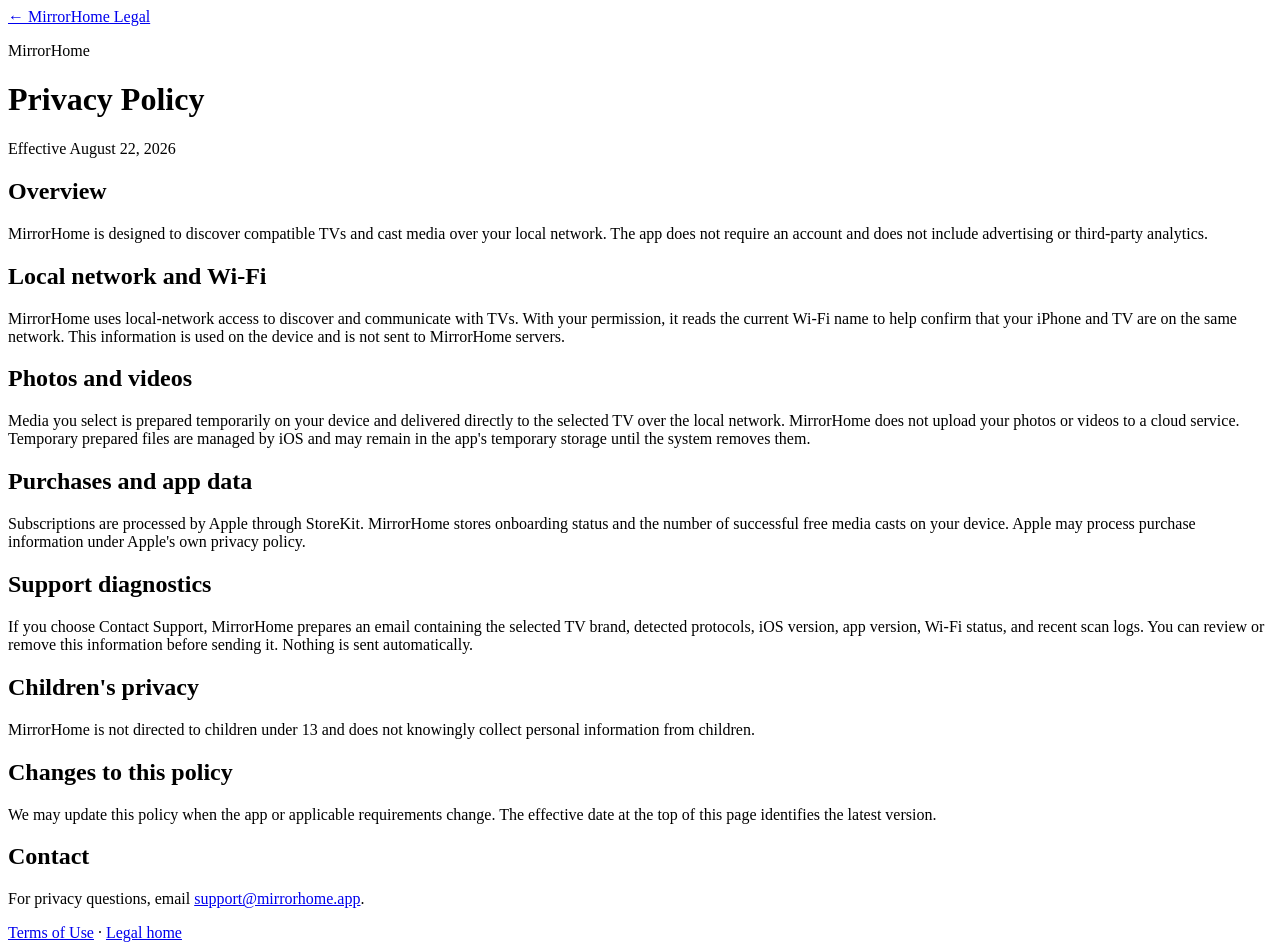
==== privacy.html @ 770951a8 "Add privacy.html" ====
<!doctype html>
<html lang="en" data-immersive-translate-page-theme="light"><head>
  <meta charset="utf-8">
  <meta name="viewport" content="width=device-width, initial-scale=1">
  <meta name="description" content="Privacy Policy for the MirrorHome iOS app.">
  <title>Privacy Policy · MirrorHome</title>
  <link rel="stylesheet" href="styles.css">
</head>
<body>
  <main class="shell document">
    <a class="back" href="index.html">← MirrorHome Legal</a>
    <header>
      <p class="eyebrow">MirrorHome</p>
      <h1>Privacy Policy</h1>
      <p class="effective">Effective August 22, 2026</p>
    </header>

    <section>
      <h2>Overview</h2>
      <p>MirrorHome is designed to discover compatible TVs and cast media over your local network. The app does not require an account and does not include advertising or third-party analytics.</p>
    </section>
    <section>
      <h2>Local network and Wi-Fi</h2>
      <p>MirrorHome uses local-network access to discover and communicate with TVs. With your permission, it reads the current Wi-Fi name to help confirm that your iPhone and TV are on the same network. This information is used on the device and is not sent to MirrorHome servers.</p>
    </section>
    <section>
      <h2>Photos and videos</h2>
      <p>Media you select is prepared temporarily on your device and delivered directly to the selected TV over the local network. MirrorHome does not upload your photos or videos to a cloud service. Temporary prepared files are managed by iOS and may remain in the app's temporary storage until the system removes them.</p>
    </section>
    <section>
      <h2>Purchases and app data</h2>
      <p>Subscriptions are processed by Apple through StoreKit. MirrorHome stores onboarding status and the number of successful free media casts on your device. Apple may process purchase information under Apple's own privacy policy.</p>
    </section>
    <section>
      <h2>Support diagnostics</h2>
      <p>If you choose Contact Support, MirrorHome prepares an email containing the selected TV brand, detected protocols, iOS version, app version, Wi-Fi status, and recent scan logs. You can review or remove this information before sending it. Nothing is sent automatically.</p>
    </section>
    <section>
      <h2>Children's privacy</h2>
      <p>MirrorHome is not directed to children under 13 and does not knowingly collect personal information from children.</p>
    </section>
    <section>
      <h2>Changes to this policy</h2>
      <p>We may update this policy when the app or applicable requirements change. The effective date at the top of this page identifies the latest version.</p>
    </section>
    <section>
      <h2>Contact</h2>
      <p>For privacy questions, email <a href="mailto:support@mirrorhome.app">support@mirrorhome.app</a>.</p>
    </section>

    <footer><a href="terms.html">Terms of Use</a> · <a href="index.html">Legal home</a></footer>
  </main>



</body><div id="codex-agent-overlay-root" data-codex-agent-overlay-root="true"></div><div id="immersive-translate-browser-popup" style="all: initial"></div></html>
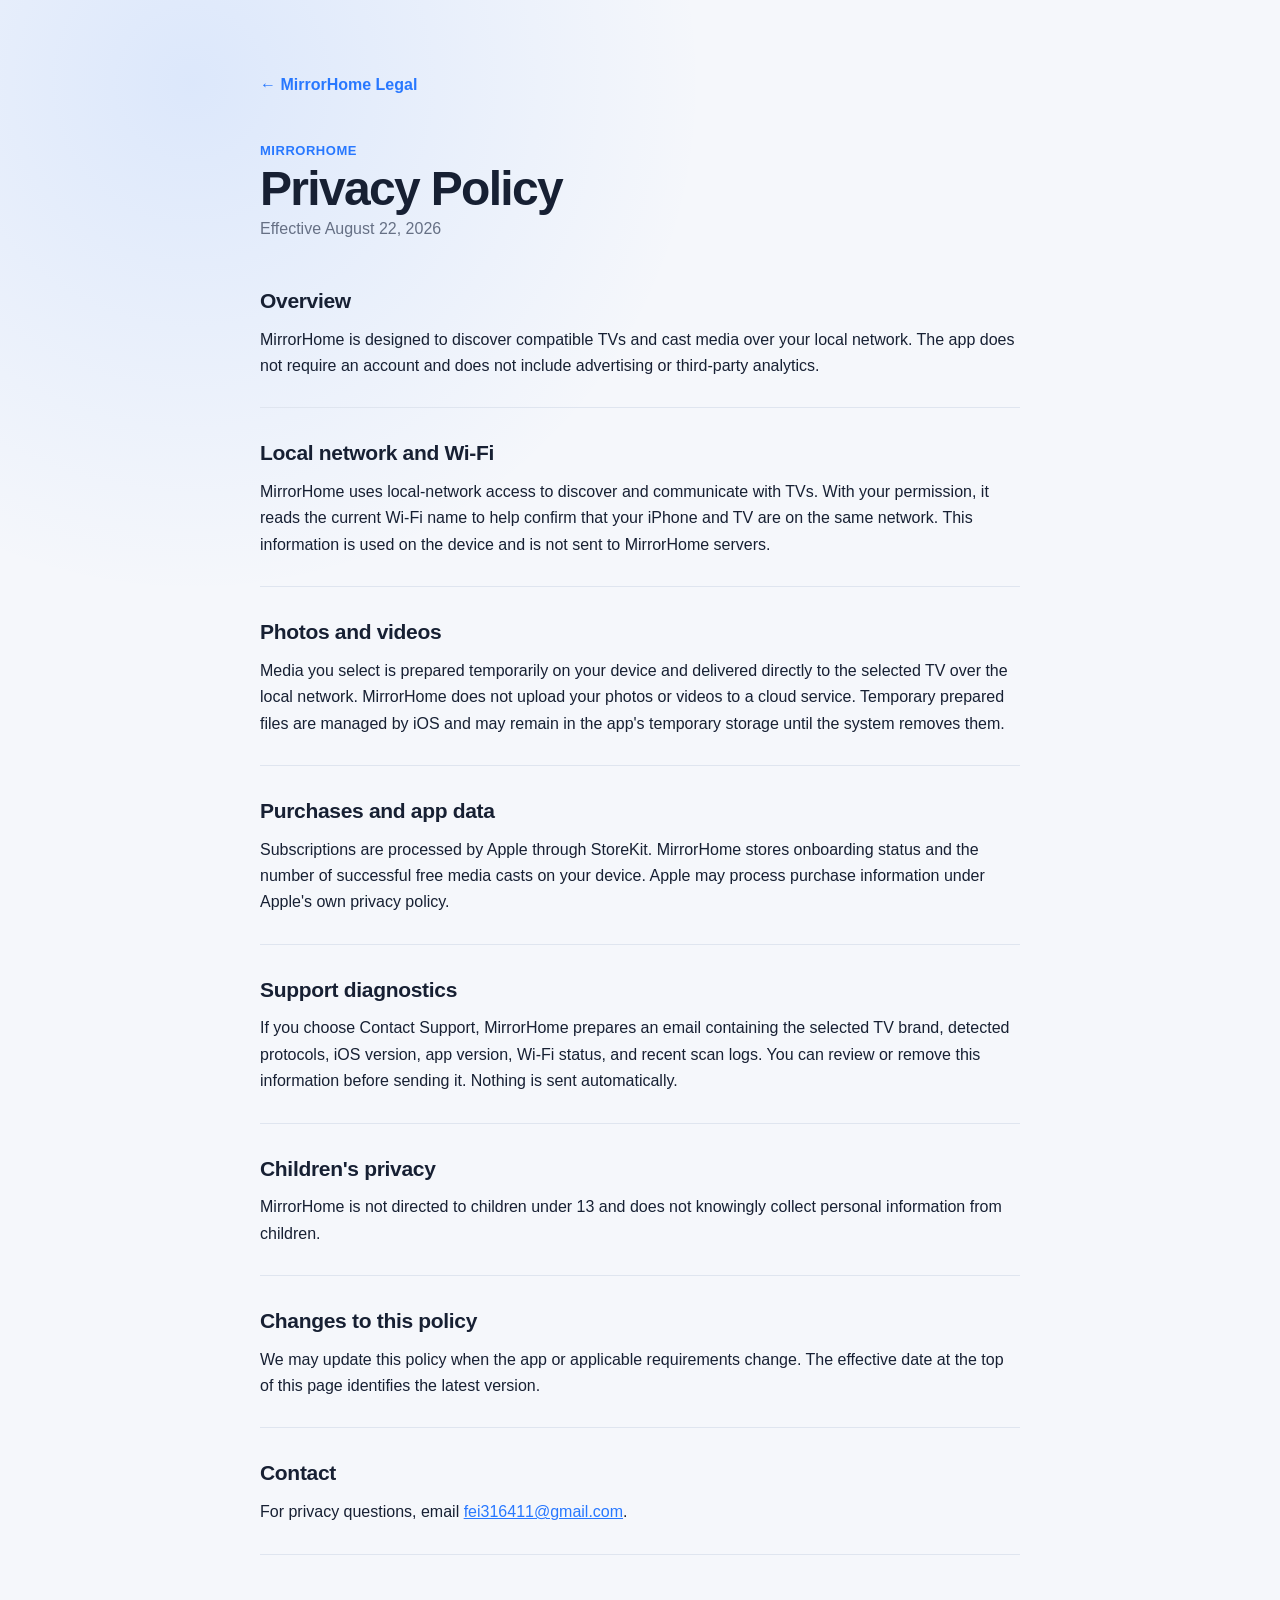
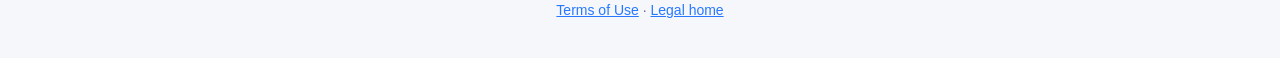
==== commit ddf47d86: "Update privacy.html" ====
--- a/privacy.html
+++ b/privacy.html
@@ -45,7 +45,7 @@
     </section>
     <section>
       <h2>Contact</h2>
-      <p>For privacy questions, email <a href="mailto:support@mirrorhome.app">support@mirrorhome.app</a>.</p>
+      <p>For privacy questions, email <a href="mailto:support@mirrorhome.app">fei316411@gmail.com</a>.</p>
     </section>
 
     <footer><a href="terms.html">Terms of Use</a> · <a href="index.html">Legal home</a></footer>
--- a/styles.css
+++ b/styles.css
@@ -0,0 +1,61 @@
+:root { color-scheme: light dark; --bg: #f5f7fb; --surface: rgba(255, 255, 255, 0.88); --text: #172033; --muted: #667085; --line: #dfe5ef; --accent: #2878ff; --shadow: 0 18px 50px rgba(41, 56, 84, 0.09); }
+
+* { box-sizing: border-box; }
+
+body { margin: 0px; min-height: 100vh; font: 16px / 1.65 -apple-system, BlinkMacSystemFont, "Segoe UI", sans-serif; color: var(--text); background: radial-gradient(circle at 15% 5%, rgba(40, 120, 255, 0.12), transparent 32rem),
+    var(--bg); }
+
+a { color: var(--accent); }
+
+.shell { width: min(840px, 100% - 32px); margin: 0px auto; padding: 72px 0px 36px; }
+
+.hero { display: flex; align-items: center; gap: 22px; margin-bottom: 44px; }
+
+.app-mark { display: grid; place-items: center; flex: 0 0 76px; height: 76px; border-radius: 22px; color: white; font-size: 34px; font-weight: 750; background: linear-gradient(145deg, rgb(90, 162, 255), rgb(23, 100, 239)); box-shadow: rgba(40, 120, 255, 0.25) 0px 16px 30px; }
+
+.eyebrow { margin: 0px 0px 4px; color: var(--accent); font-weight: 700; letter-spacing: 0.04em; text-transform: uppercase; font-size: 13px; }
+
+h1 { margin: 0px; font-size: clamp(32px, 7vw, 48px); line-height: 1.12; letter-spacing: -0.035em; }
+
+.lede, .effective { margin: 10px 0px 0px; color: var(--muted); }
+
+.card-grid { display: grid; gap: 14px; }
+
+.card { display: grid; grid-template-columns: 42px 1fr auto; align-items: center; gap: 16px; padding: 22px; color: inherit; text-decoration: none; border: 1px solid var(--line); border-radius: 18px; background: var(--surface); box-shadow: var(--shadow); transition: transform 0.18s, border-color 0.18s; }
+
+.card:hover { transform: translateY(-2px); border-color: var(--accent); }
+
+.card strong, .card small { display: block; }
+
+.card strong { font-size: 18px; }
+
+.card small { margin-top: 3px; color: var(--muted); line-height: 1.45; }
+
+.icon { display: grid; place-items: center; width: 42px; height: 42px; border-radius: 12px; color: var(--accent); background: rgba(40, 120, 255, 0.1); font-weight: 800; }
+
+.arrow { font-size: 24px; color: var(--accent); }
+
+.document { max-width: 760px; }
+
+.back { display: inline-block; margin-bottom: 42px; text-decoration: none; font-weight: 650; }
+
+.document header { margin-bottom: 42px; }
+
+.document section { margin: 0px 0px 28px; padding-bottom: 28px; border-bottom: 1px solid var(--line); }
+
+.document h2 { margin: 0px 0px 8px; font-size: 21px; letter-spacing: -0.015em; }
+
+.document p { margin: 0px; }
+
+footer { margin-top: 44px; color: var(--muted); font-size: 14px; text-align: center; }
+
+@media (max-width: 560px) {
+  .shell { padding-top: 42px; }
+  .hero { align-items: flex-start; }
+  .app-mark { flex-basis: 58px; height: 58px; border-radius: 17px; font-size: 27px; }
+  .card { padding: 18px; }
+}
+
+@media (prefers-color-scheme: dark) {
+  :root { --bg: #0e1420; --surface: rgba(23, 32, 51, .86); --text: #f2f5fb; --muted: #a8b2c5; --line: #2c374b; --accent: #70a7ff; --shadow: 0 18px 50px rgba(0, 0, 0, .2); }
+}
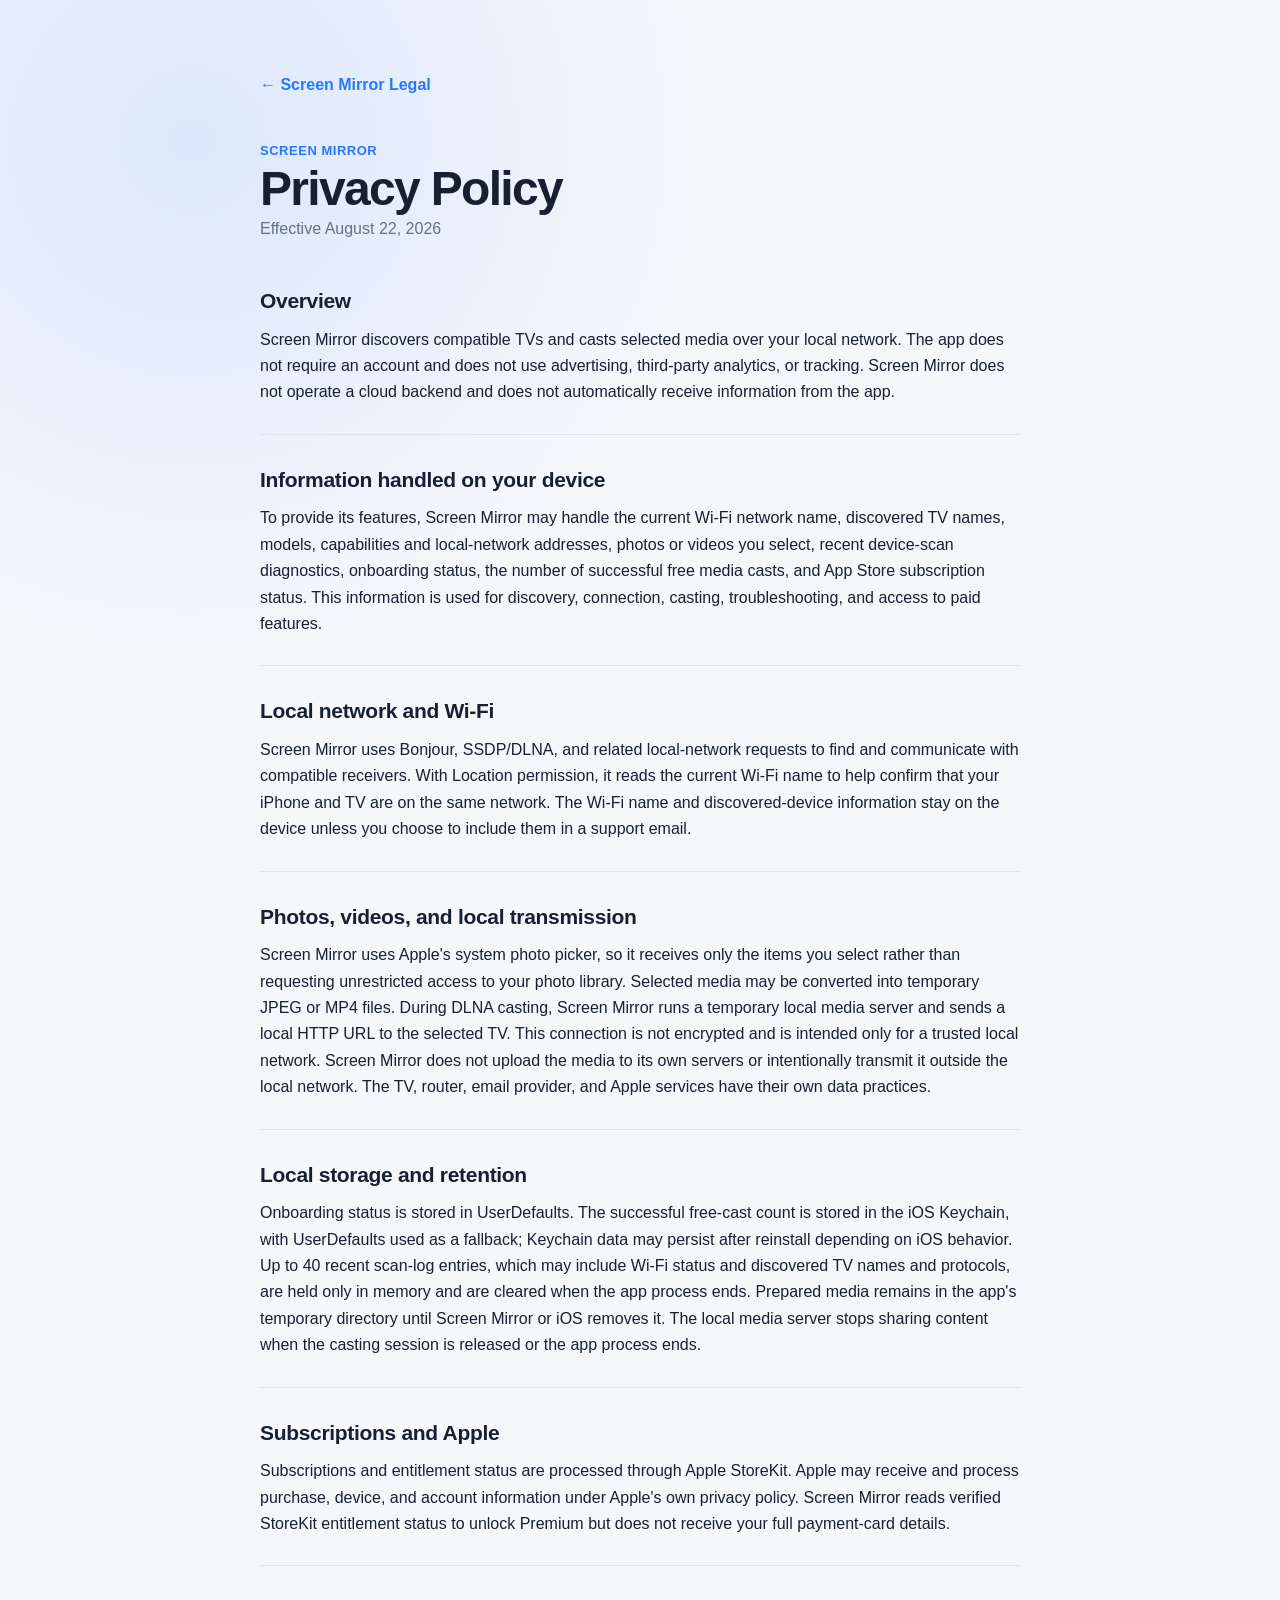
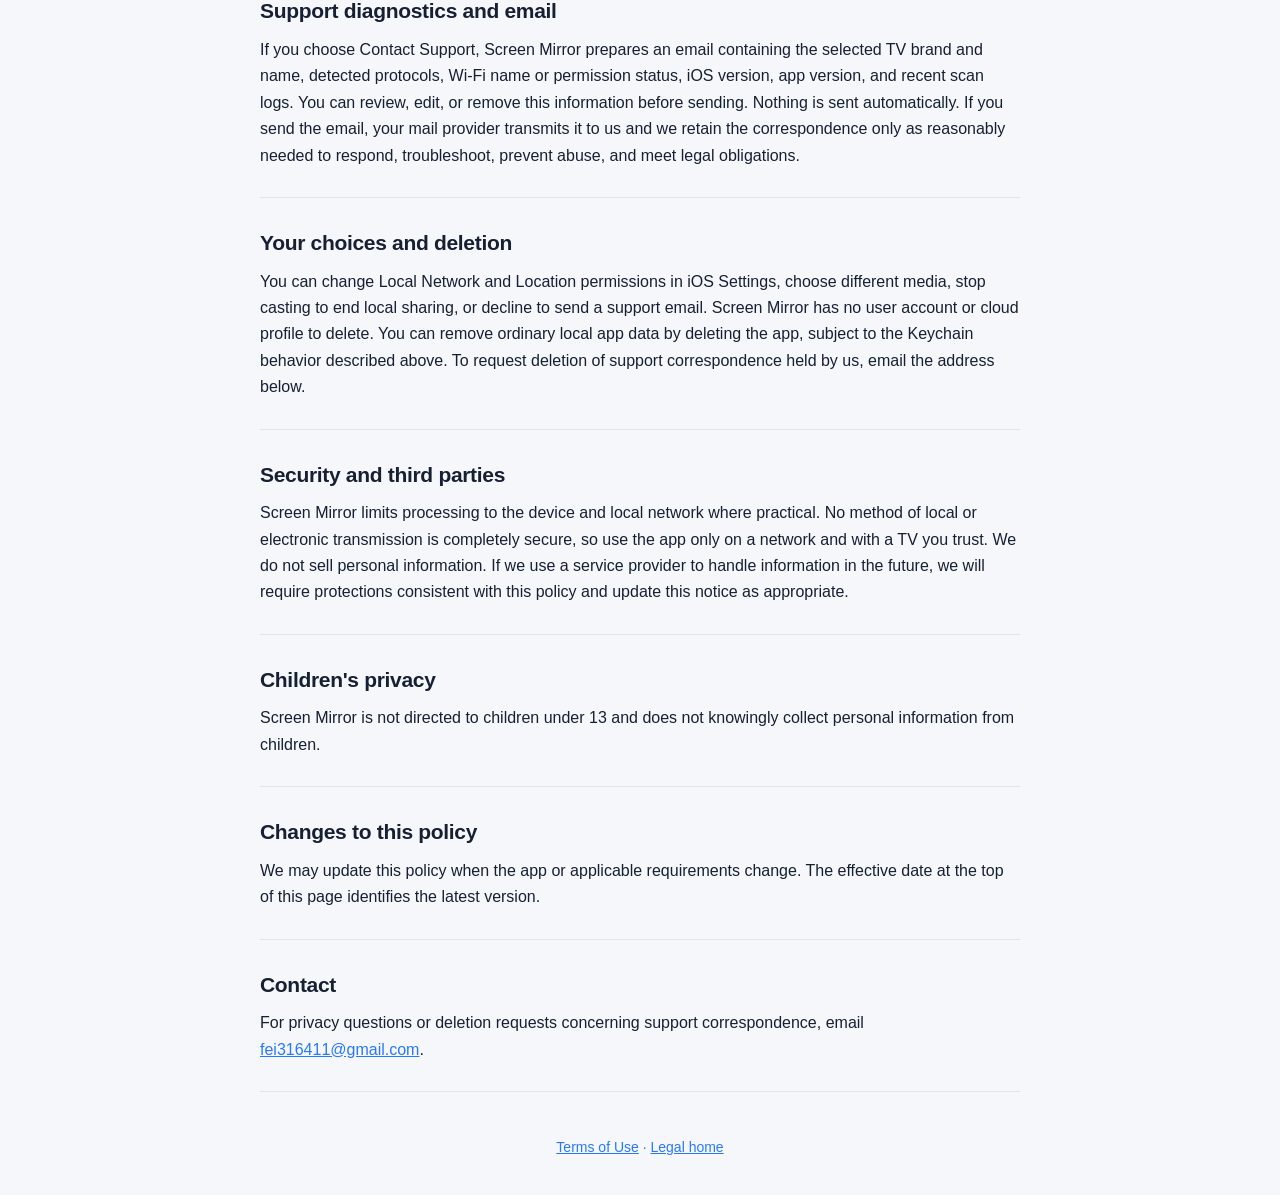
==== commit b1f3606e: "docs: update legal documentation, privacy policy, and terms to Screen Mirror" ====
--- a/privacy.html
+++ b/privacy.html
@@ -1,43 +1,60 @@
 <!doctype html>
-<html lang="en" data-immersive-translate-page-theme="light"><head>
+<html lang="en">
+<head>
   <meta charset="utf-8">
   <meta name="viewport" content="width=device-width, initial-scale=1">
-  <meta name="description" content="Privacy Policy for the MirrorHome iOS app.">
-  <title>Privacy Policy · MirrorHome</title>
+  <meta name="description" content="Privacy Policy for the Screen Mirror iOS app.">
+  <title>Privacy Policy · Screen Mirror</title>
   <link rel="stylesheet" href="styles.css">
 </head>
 <body>
   <main class="shell document">
-    <a class="back" href="index.html">← MirrorHome Legal</a>
+    <a class="back" href="index.html">← Screen Mirror Legal</a>
     <header>
-      <p class="eyebrow">MirrorHome</p>
+      <p class="eyebrow">Screen Mirror</p>
       <h1>Privacy Policy</h1>
       <p class="effective">Effective August 22, 2026</p>
     </header>
 
     <section>
       <h2>Overview</h2>
-      <p>MirrorHome is designed to discover compatible TVs and cast media over your local network. The app does not require an account and does not include advertising or third-party analytics.</p>
+      <p>Screen Mirror discovers compatible TVs and casts selected media over your local network. The app does not require an account and does not use advertising, third-party analytics, or tracking. Screen Mirror does not operate a cloud backend and does not automatically receive information from the app.</p>
+    </section>
+    <section>
+      <h2>Information handled on your device</h2>
+      <p>To provide its features, Screen Mirror may handle the current Wi-Fi network name, discovered TV names, models, capabilities and local-network addresses, photos or videos you select, recent device-scan diagnostics, onboarding status, the number of successful free media casts, and App Store subscription status. This information is used for discovery, connection, casting, troubleshooting, and access to paid features.</p>
     </section>
     <section>
       <h2>Local network and Wi-Fi</h2>
-      <p>MirrorHome uses local-network access to discover and communicate with TVs. With your permission, it reads the current Wi-Fi name to help confirm that your iPhone and TV are on the same network. This information is used on the device and is not sent to MirrorHome servers.</p>
+      <p>Screen Mirror uses Bonjour, SSDP/DLNA, and related local-network requests to find and communicate with compatible receivers. With Location permission, it reads the current Wi-Fi name to help confirm that your iPhone and TV are on the same network. The Wi-Fi name and discovered-device information stay on the device unless you choose to include them in a support email.</p>
     </section>
     <section>
-      <h2>Photos and videos</h2>
-      <p>Media you select is prepared temporarily on your device and delivered directly to the selected TV over the local network. MirrorHome does not upload your photos or videos to a cloud service. Temporary prepared files are managed by iOS and may remain in the app's temporary storage until the system removes them.</p>
+      <h2>Photos, videos, and local transmission</h2>
+      <p>Screen Mirror uses Apple's system photo picker, so it receives only the items you select rather than requesting unrestricted access to your photo library. Selected media may be converted into temporary JPEG or MP4 files. During DLNA casting, Screen Mirror runs a temporary local media server and sends a local HTTP URL to the selected TV. This connection is not encrypted and is intended only for a trusted local network. Screen Mirror does not upload the media to its own servers or intentionally transmit it outside the local network. The TV, router, email provider, and Apple services have their own data practices.</p>
     </section>
     <section>
-      <h2>Purchases and app data</h2>
-      <p>Subscriptions are processed by Apple through StoreKit. MirrorHome stores onboarding status and the number of successful free media casts on your device. Apple may process purchase information under Apple's own privacy policy.</p>
+      <h2>Local storage and retention</h2>
+      <p>Onboarding status is stored in UserDefaults. The successful free-cast count is stored in the iOS Keychain, with UserDefaults used as a fallback; Keychain data may persist after reinstall depending on iOS behavior. Up to 40 recent scan-log entries, which may include Wi-Fi status and discovered TV names and protocols, are held only in memory and are cleared when the app process ends. Prepared media remains in the app's temporary directory until Screen Mirror or iOS removes it. The local media server stops sharing content when the casting session is released or the app process ends.</p>
     </section>
     <section>
-      <h2>Support diagnostics</h2>
-      <p>If you choose Contact Support, MirrorHome prepares an email containing the selected TV brand, detected protocols, iOS version, app version, Wi-Fi status, and recent scan logs. You can review or remove this information before sending it. Nothing is sent automatically.</p>
+      <h2>Subscriptions and Apple</h2>
+      <p>Subscriptions and entitlement status are processed through Apple StoreKit. Apple may receive and process purchase, device, and account information under Apple's own privacy policy. Screen Mirror reads verified StoreKit entitlement status to unlock Premium but does not receive your full payment-card details.</p>
+    </section>
+    <section>
+      <h2>Support diagnostics and email</h2>
+      <p>If you choose Contact Support, Screen Mirror prepares an email containing the selected TV brand and name, detected protocols, Wi-Fi name or permission status, iOS version, app version, and recent scan logs. You can review, edit, or remove this information before sending. Nothing is sent automatically. If you send the email, your mail provider transmits it to us and we retain the correspondence only as reasonably needed to respond, troubleshoot, prevent abuse, and meet legal obligations.</p>
+    </section>
+    <section>
+      <h2>Your choices and deletion</h2>
+      <p>You can change Local Network and Location permissions in iOS Settings, choose different media, stop casting to end local sharing, or decline to send a support email. Screen Mirror has no user account or cloud profile to delete. You can remove ordinary local app data by deleting the app, subject to the Keychain behavior described above. To request deletion of support correspondence held by us, email the address below.</p>
+    </section>
+    <section>
+      <h2>Security and third parties</h2>
+      <p>Screen Mirror limits processing to the device and local network where practical. No method of local or electronic transmission is completely secure, so use the app only on a network and with a TV you trust. We do not sell personal information. If we use a service provider to handle information in the future, we will require protections consistent with this policy and update this notice as appropriate.</p>
     </section>
     <section>
       <h2>Children's privacy</h2>
-      <p>MirrorHome is not directed to children under 13 and does not knowingly collect personal information from children.</p>
+      <p>Screen Mirror is not directed to children under 13 and does not knowingly collect personal information from children.</p>
     </section>
     <section>
       <h2>Changes to this policy</h2>
@@ -45,12 +62,10 @@
     </section>
     <section>
       <h2>Contact</h2>
-      <p>For privacy questions, email <a href="mailto:support@mirrorhome.app">fei316411@gmail.com</a>.</p>
+      <p>For privacy questions or deletion requests concerning support correspondence, email <a href="mailto:fei316411@gmail.com">fei316411@gmail.com</a>.</p>
     </section>
 
     <footer><a href="terms.html">Terms of Use</a> · <a href="index.html">Legal home</a></footer>
   </main>
-
-
-
-</body><div id="codex-agent-overlay-root" data-codex-agent-overlay-root="true"></div><div id="immersive-translate-browser-popup" style="all: initial"></div></html>
+</body>
+</html>
--- a/styles.css
+++ b/styles.css
@@ -1,52 +1,80 @@
-:root { color-scheme: light dark; --bg: #f5f7fb; --surface: rgba(255, 255, 255, 0.88); --text: #172033; --muted: #667085; --line: #dfe5ef; --accent: #2878ff; --shadow: 0 18px 50px rgba(41, 56, 84, 0.09); }
+:root {
+  color-scheme: light dark;
+  --bg: #f5f7fb;
+  --surface: rgba(255, 255, 255, 0.88);
+  --text: #172033;
+  --muted: #667085;
+  --line: #dfe5ef;
+  --accent: #2878ff;
+  --shadow: 0 18px 50px rgba(41, 56, 84, 0.09);
+}
 
 * { box-sizing: border-box; }
 
-body { margin: 0px; min-height: 100vh; font: 16px / 1.65 -apple-system, BlinkMacSystemFont, "Segoe UI", sans-serif; color: var(--text); background: radial-gradient(circle at 15% 5%, rgba(40, 120, 255, 0.12), transparent 32rem),
-    var(--bg); }
+body {
+  margin: 0;
+  min-height: 100vh;
+  font: 16px/1.65 -apple-system, BlinkMacSystemFont, "Segoe UI", sans-serif;
+  color: var(--text);
+  background:
+    radial-gradient(circle at 15% 5%, rgba(40, 120, 255, 0.12), transparent 32rem),
+    var(--bg);
+}
 
 a { color: var(--accent); }
 
-.shell { width: min(840px, 100% - 32px); margin: 0px auto; padding: 72px 0px 36px; }
+.shell {
+  width: min(840px, calc(100% - 32px));
+  margin: 0 auto;
+  padding: 72px 0 36px;
+}
 
 .hero { display: flex; align-items: center; gap: 22px; margin-bottom: 44px; }
+.app-mark {
+  display: grid;
+  place-items: center;
+  flex: 0 0 76px;
+  height: 76px;
+  border-radius: 22px;
+  color: white;
+  font-size: 34px;
+  font-weight: 750;
+  background: linear-gradient(145deg, #5aa2ff, #1764ef);
+  box-shadow: 0 16px 30px rgba(40, 120, 255, 0.25);
+}
 
-.app-mark { display: grid; place-items: center; flex: 0 0 76px; height: 76px; border-radius: 22px; color: white; font-size: 34px; font-weight: 750; background: linear-gradient(145deg, rgb(90, 162, 255), rgb(23, 100, 239)); box-shadow: rgba(40, 120, 255, 0.25) 0px 16px 30px; }
-
-.eyebrow { margin: 0px 0px 4px; color: var(--accent); font-weight: 700; letter-spacing: 0.04em; text-transform: uppercase; font-size: 13px; }
-
-h1 { margin: 0px; font-size: clamp(32px, 7vw, 48px); line-height: 1.12; letter-spacing: -0.035em; }
-
-.lede, .effective { margin: 10px 0px 0px; color: var(--muted); }
+.eyebrow { margin: 0 0 4px; color: var(--accent); font-weight: 700; letter-spacing: .04em; text-transform: uppercase; font-size: 13px; }
+h1 { margin: 0; font-size: clamp(32px, 7vw, 48px); line-height: 1.12; letter-spacing: -.035em; }
+.lede, .effective { margin: 10px 0 0; color: var(--muted); }
 
 .card-grid { display: grid; gap: 14px; }
-
-.card { display: grid; grid-template-columns: 42px 1fr auto; align-items: center; gap: 16px; padding: 22px; color: inherit; text-decoration: none; border: 1px solid var(--line); border-radius: 18px; background: var(--surface); box-shadow: var(--shadow); transition: transform 0.18s, border-color 0.18s; }
-
+.card {
+  display: grid;
+  grid-template-columns: 42px 1fr auto;
+  align-items: center;
+  gap: 16px;
+  padding: 22px;
+  color: inherit;
+  text-decoration: none;
+  border: 1px solid var(--line);
+  border-radius: 18px;
+  background: var(--surface);
+  box-shadow: var(--shadow);
+  transition: transform .18s ease, border-color .18s ease;
+}
 .card:hover { transform: translateY(-2px); border-color: var(--accent); }
-
 .card strong, .card small { display: block; }
-
 .card strong { font-size: 18px; }
-
 .card small { margin-top: 3px; color: var(--muted); line-height: 1.45; }
-
-.icon { display: grid; place-items: center; width: 42px; height: 42px; border-radius: 12px; color: var(--accent); background: rgba(40, 120, 255, 0.1); font-weight: 800; }
-
+.icon { display: grid; place-items: center; width: 42px; height: 42px; border-radius: 12px; color: var(--accent); background: rgba(40, 120, 255, .1); font-weight: 800; }
 .arrow { font-size: 24px; color: var(--accent); }
 
 .document { max-width: 760px; }
-
 .back { display: inline-block; margin-bottom: 42px; text-decoration: none; font-weight: 650; }
-
 .document header { margin-bottom: 42px; }
-
-.document section { margin: 0px 0px 28px; padding-bottom: 28px; border-bottom: 1px solid var(--line); }
-
-.document h2 { margin: 0px 0px 8px; font-size: 21px; letter-spacing: -0.015em; }
-
-.document p { margin: 0px; }
-
+.document section { margin: 0 0 28px; padding-bottom: 28px; border-bottom: 1px solid var(--line); }
+.document h2 { margin: 0 0 8px; font-size: 21px; letter-spacing: -.015em; }
+.document p { margin: 0; }
 footer { margin-top: 44px; color: var(--muted); font-size: 14px; text-align: center; }
 
 @media (max-width: 560px) {
@@ -57,5 +85,14 @@
 }
 
 @media (prefers-color-scheme: dark) {
-  :root { --bg: #0e1420; --surface: rgba(23, 32, 51, .86); --text: #f2f5fb; --muted: #a8b2c5; --line: #2c374b; --accent: #70a7ff; --shadow: 0 18px 50px rgba(0, 0, 0, .2); }
+  :root {
+    --bg: #0e1420;
+    --surface: rgba(23, 32, 51, .86);
+    --text: #f2f5fb;
+    --muted: #a8b2c5;
+    --line: #2c374b;
+    --accent: #70a7ff;
+    --shadow: 0 18px 50px rgba(0, 0, 0, .2);
+  }
 }
+
